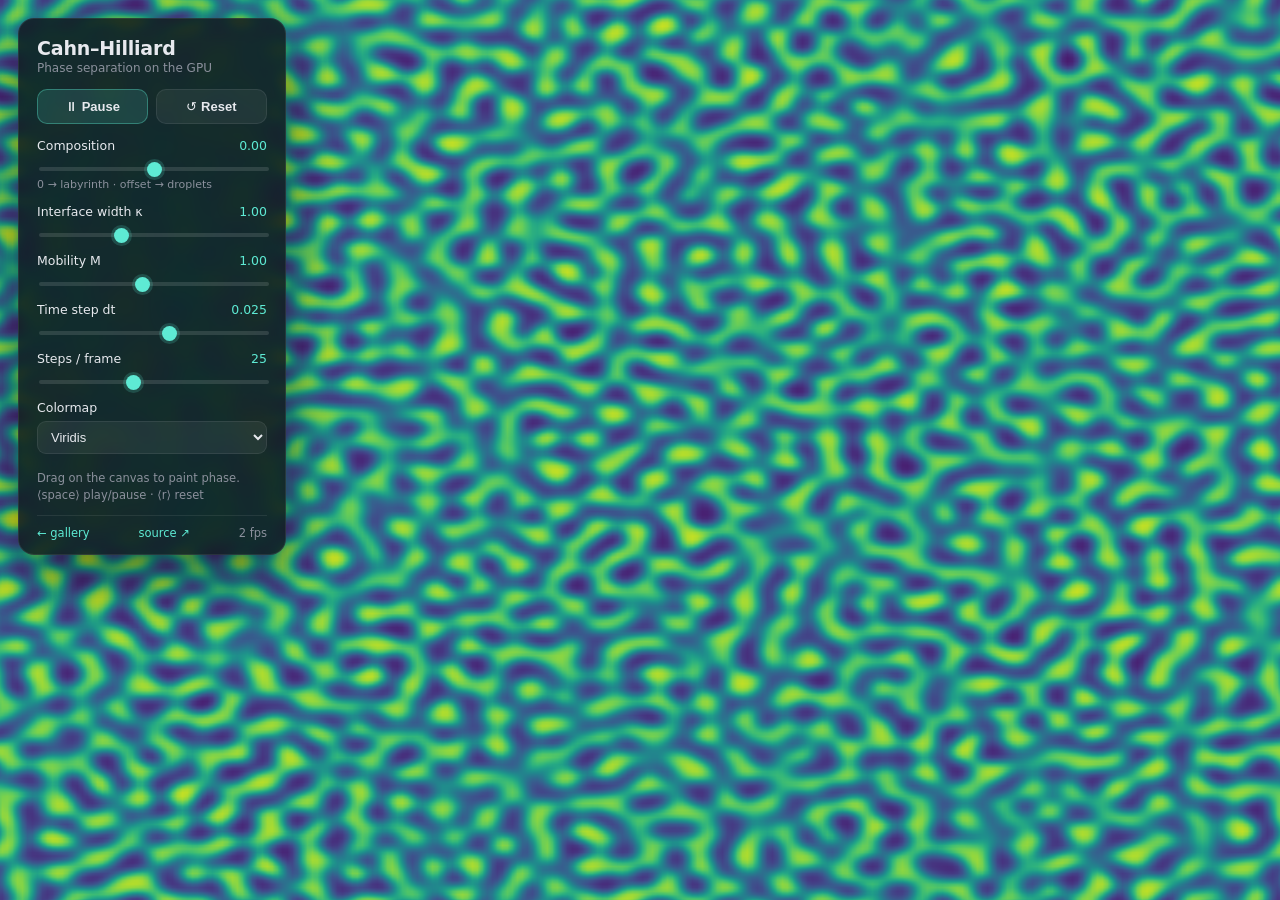
==== cahn-hilliard/index.html @ 8ae09e1e "Restructure into flow-gallery monorepo; Cahn–Hilliard becomes first module Move the Cahn–Hilliard de" ====
<!DOCTYPE html>
<html lang="en">
<head>
  <meta charset="UTF-8" />
  <meta name="viewport" content="width=device-width, initial-scale=1.0" />
  <title>Cahn–Hilliard · Phase Separation on the GPU</title>
  <meta name="description" content="Interactive WebGL2 simulation of the Cahn–Hilliard equation — spinodal decomposition and capillary phase separation, running in real time on the GPU." />
  <link rel="stylesheet" href="css/style.css" />
</head>
<body>
  <canvas id="sim"></canvas>

  <aside id="panel">
    <header>
      <h1>Cahn–Hilliard</h1>
      <p class="sub">Phase separation on the GPU</p>
    </header>

    <div class="row buttons">
      <button id="playPause" class="primary">⏸ Pause</button>
      <button id="reset">↺ Reset</button>
    </div>

    <label class="ctl">
      <span>Composition <i id="meanVal">0.00</i></span>
      <input type="range" id="mean" min="-0.6" max="0.6" step="0.01" value="0" />
      <small>0 → labyrinth · offset → droplets</small>
    </label>

    <label class="ctl">
      <span>Interface width κ <i id="kappaVal">1.0</i></span>
      <input type="range" id="kappa" min="0.2" max="2.5" step="0.05" value="1.0" />
    </label>

    <label class="ctl">
      <span>Mobility M <i id="mobVal">1.0</i></span>
      <input type="range" id="mob" min="0.2" max="2.0" step="0.05" value="1.0" />
    </label>

    <label class="ctl">
      <span>Time step dt <i id="dtVal">0.025</i></span>
      <input type="range" id="dt" min="0.005" max="0.04" step="0.001" value="0.025" />
    </label>

    <label class="ctl">
      <span>Steps / frame <i id="subVal">25</i></span>
      <input type="range" id="sub" min="1" max="60" step="1" value="25" />
    </label>

    <label class="ctl">
      <span>Colormap</span>
      <select id="cmap">
        <option value="0">Viridis</option>
        <option value="1">Magma</option>
        <option value="2">Inferno</option>
        <option value="3">Ink (two-tone)</option>
        <option value="4">Gold / Teal</option>
      </select>
    </label>

    <p class="hint">Drag on the canvas to paint phase. ⟨space⟩ play/pause · ⟨r⟩ reset</p>
    <footer>
      <a href="../">← gallery</a>
      <a href="https://github.com/DmitryLobuznov/flow-gallery/tree/main/cahn-hilliard" target="_blank" rel="noopener">source ↗</a>
      <span id="fps"></span>
    </footer>
  </aside>

  <script src="js/main.js"></script>
</body>
</html>
---- cahn-hilliard/css/style.css ----
:root {
  --bg: #0a0b0e;
  --panel: rgba(18, 20, 26, 0.82);
  --line: rgba(255, 255, 255, 0.08);
  --txt: #e7e9ee;
  --dim: #8b909c;
  --accent: #5eead4;
}

* { box-sizing: border-box; }

html, body {
  margin: 0;
  height: 100%;
  overflow: hidden;
  background: var(--bg);
  color: var(--txt);
  font-family: ui-sans-serif, -apple-system, "SF Pro Text", "Inter", system-ui, sans-serif;
  -webkit-font-smoothing: antialiased;
}

#sim {
  position: fixed;
  inset: 0;
  width: 100%;
  height: 100%;
  display: block;
  cursor: crosshair;
}

#panel {
  position: fixed;
  top: 18px;
  left: 18px;
  width: 268px;
  padding: 18px 18px 14px;
  background: var(--panel);
  backdrop-filter: blur(14px) saturate(140%);
  -webkit-backdrop-filter: blur(14px) saturate(140%);
  border: 1px solid var(--line);
  border-radius: 16px;
  box-shadow: 0 20px 60px rgba(0, 0, 0, 0.45);
  user-select: none;
}

header h1 {
  margin: 0;
  font-size: 19px;
  font-weight: 650;
  letter-spacing: -0.01em;
}
.sub {
  margin: 2px 0 14px;
  font-size: 12px;
  color: var(--dim);
}

.row.buttons { display: flex; gap: 8px; margin-bottom: 14px; }

button {
  flex: 1;
  padding: 9px 10px;
  font-size: 13px;
  font-weight: 550;
  color: var(--txt);
  background: rgba(255, 255, 255, 0.06);
  border: 1px solid var(--line);
  border-radius: 10px;
  cursor: pointer;
  transition: background 0.15s, transform 0.05s;
}
button:hover { background: rgba(255, 255, 255, 0.12); }
button:active { transform: translateY(1px); }
button.primary { background: rgba(94, 234, 212, 0.14); border-color: rgba(94, 234, 212, 0.35); }

.ctl {
  display: block;
  margin: 0 0 13px;
  font-size: 12.5px;
  color: var(--dim);
}
.ctl > span {
  display: flex;
  justify-content: space-between;
  margin-bottom: 6px;
  color: var(--txt);
}
.ctl i { color: var(--accent); font-style: normal; font-variant-numeric: tabular-nums; }
.ctl small { display: block; margin-top: 4px; font-size: 11px; color: var(--dim); }

input[type="range"] {
  -webkit-appearance: none;
  appearance: none;
  width: 100%;
  height: 4px;
  border-radius: 4px;
  background: rgba(255, 255, 255, 0.12);
  outline: none;
}
input[type="range"]::-webkit-slider-thumb {
  -webkit-appearance: none;
  width: 15px;
  height: 15px;
  border-radius: 50%;
  background: var(--accent);
  cursor: pointer;
  box-shadow: 0 0 0 3px rgba(94, 234, 212, 0.18);
}
input[type="range"]::-moz-range-thumb {
  width: 15px; height: 15px; border: none; border-radius: 50%;
  background: var(--accent); cursor: pointer;
}

select {
  width: 100%;
  padding: 7px 9px;
  font-size: 13px;
  color: var(--txt);
  background: rgba(255, 255, 255, 0.06);
  border: 1px solid var(--line);
  border-radius: 9px;
}

.hint {
  margin: 16px 0 10px;
  font-size: 11.5px;
  line-height: 1.5;
  color: var(--dim);
}

footer {
  display: flex;
  justify-content: space-between;
  align-items: center;
  padding-top: 10px;
  border-top: 1px solid var(--line);
  font-size: 11.5px;
}
footer a { color: var(--accent); text-decoration: none; }
footer a:hover { text-decoration: underline; }
#fps { color: var(--dim); font-variant-numeric: tabular-nums; }

@media (max-width: 560px) {
  #panel { width: calc(100% - 24px); left: 12px; top: 12px; }
}
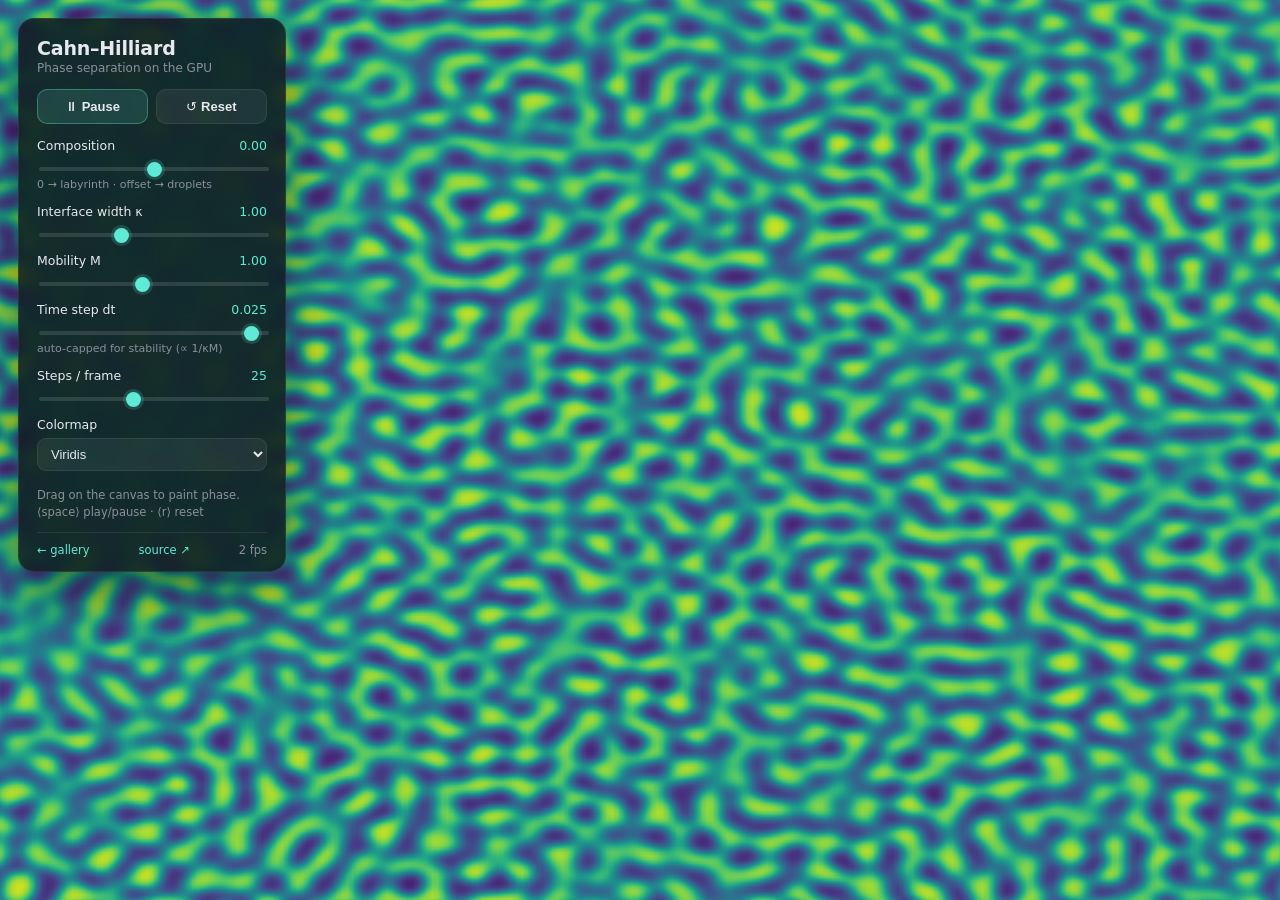
==== commit 4292d9b7: "Cahn–Hilliard: prevent explicit-scheme blow-up The explicit time integrator is stable only while dt·" ====
--- a/cahn-hilliard/index.html
+++ b/cahn-hilliard/index.html
@@ -40,6 +40,7 @@
     <label class="ctl">
       <span>Time step dt <i id="dtVal">0.025</i></span>
       <input type="range" id="dt" min="0.005" max="0.04" step="0.001" value="0.025" />
+      <small>auto-capped for stability (∝ 1/κM)</small>
     </label>
 
     <label class="ctl">
